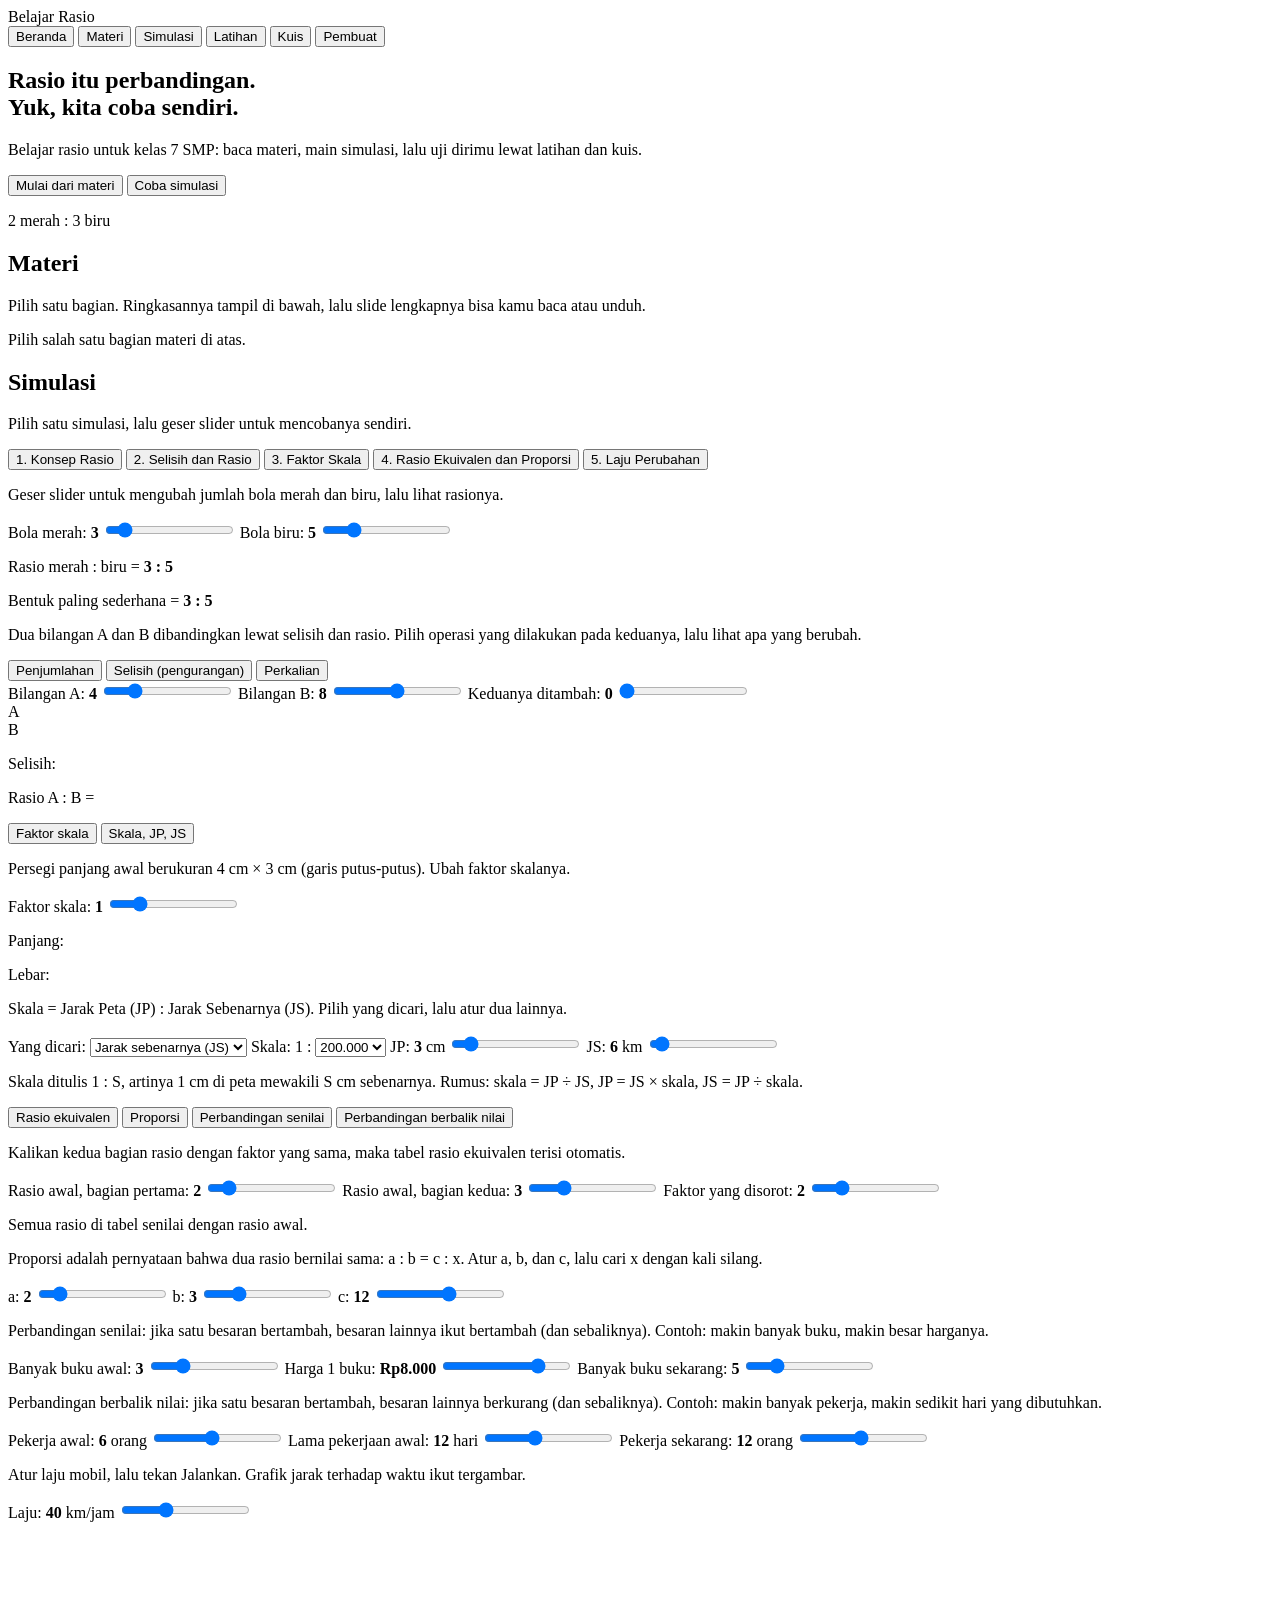
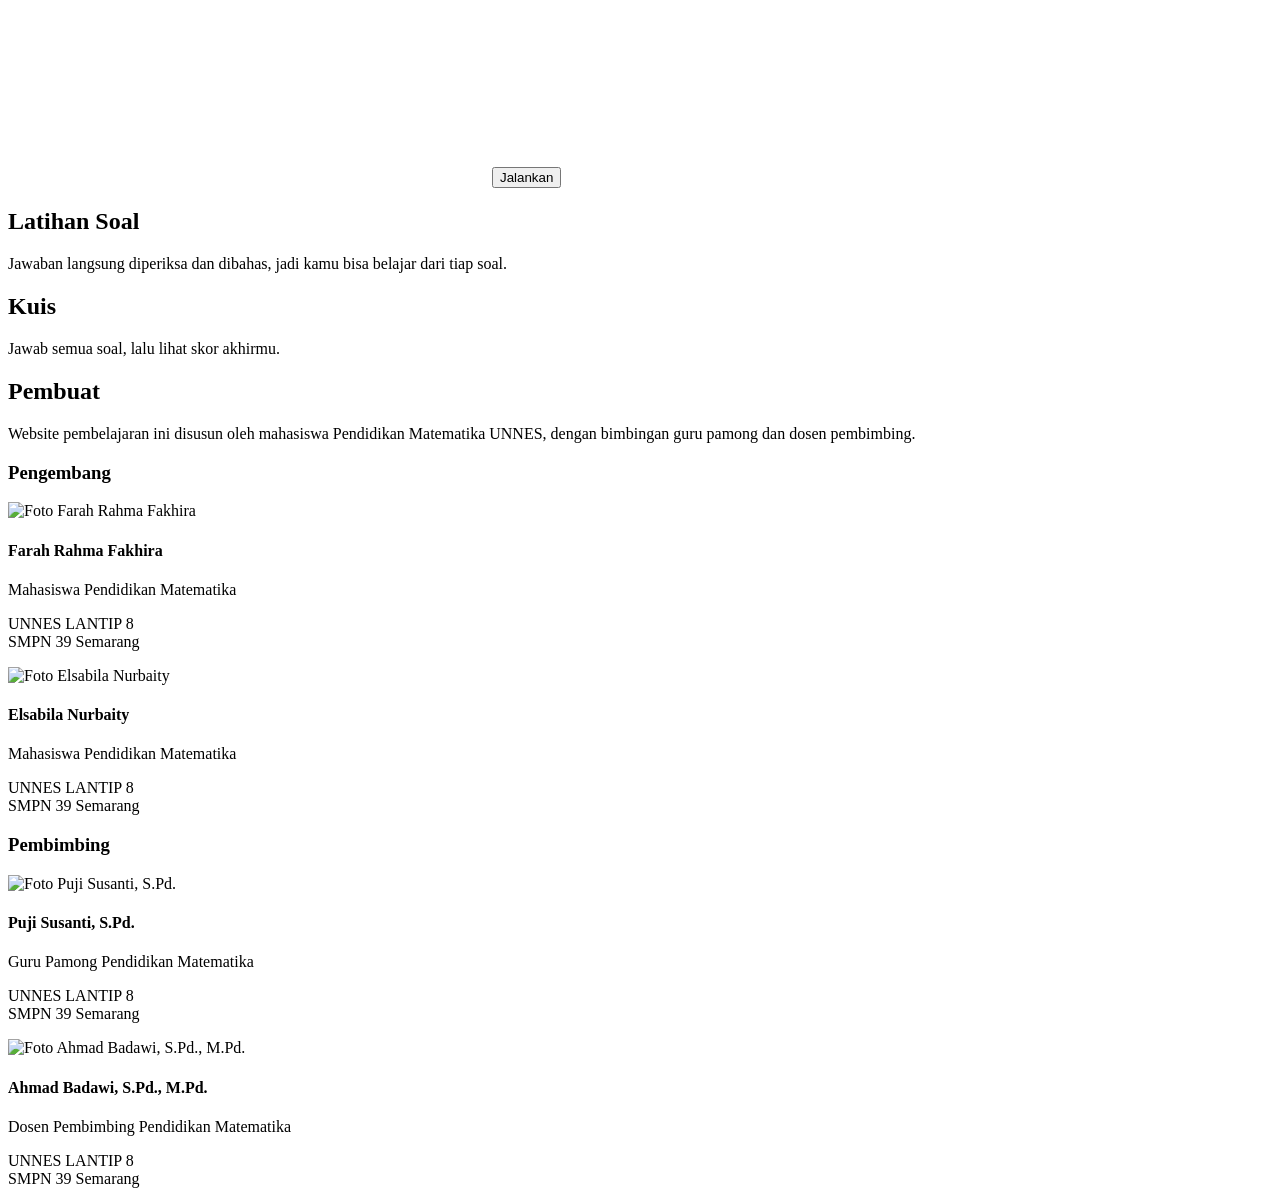
==== index.html @ 36ad3dfc "Rename index (6).html to index.html" ====
<!DOCTYPE html>
<html lang="id">
<head>
<meta charset="UTF-8">
<meta name="viewport" content="width=device-width, initial-scale=1.0">
<title>Belajar Rasio - SMP Kelas 7</title>
<link rel="stylesheet" href="style.css">
</head>
<body>

<nav class="nav">
  <div class="brand"><span class="dot r"></span><span class="dot b"></span> Belajar Rasio</div>
  <div class="links">
    <button data-page="home">Beranda</button>
    <button data-page="materi">Materi</button>
    <button data-page="simulasi">Simulasi</button>
    <button data-page="latihan">Latihan</button>
    <button data-page="kuis">Kuis</button>
    <button data-page="pembuat">Pembuat</button>
  </div>
</nav>

<main>

<section id="home" class="page active">
  <h1>Rasio itu perbandingan.<br>Yuk, kita coba sendiri.</h1>
  <p class="lead">Belajar rasio untuk kelas 7 SMP: baca materi, main simulasi, lalu uji dirimu lewat latihan dan kuis.</p>
  <div class="row">
    <button class="btn" data-page="materi">Mulai dari materi</button>
    <button class="btn ghost" data-page="simulasi">Coba simulasi</button>
  </div>
  <div class="demo">
    <span class="dot r big"></span><span class="dot r big"></span>
    <span class="dot b big"></span><span class="dot b big"></span><span class="dot b big"></span>
    <p>2 merah : 3 biru</p>
  </div>
</section>

<section id="materi" class="page">
  <h2>Materi</h2>
  <p class="lead">Pilih satu bagian. Ringkasannya tampil di bawah, lalu slide lengkapnya bisa kamu baca atau unduh.</p>
  <div id="materi-menu" class="menu"></div>
  <div id="materi-isi" class="card"><p>Pilih salah satu bagian materi di atas.</p></div>
</section>

<section id="simulasi" class="page">
  <h2>Simulasi</h2>
  <p class="lead">Pilih satu simulasi, lalu geser slider untuk mencobanya sendiri.</p>

  <div class="menu sim-menu">
    <button data-sim="1" class="on">1. Konsep Rasio</button>
    <button data-sim="2">2. Selisih dan Rasio</button>
    <button data-sim="3">3. Faktor Skala</button>
    <button data-sim="4">4. Rasio Ekuivalen dan Proporsi</button>
    <button data-sim="5">5. Laju Perubahan</button>
  </div>

  <div class="card">

    <div id="sim-1" class="sim active">
      <p>Geser slider untuk mengubah jumlah bola merah dan biru, lalu lihat rasionya.</p>
      <label>Bola merah: <b id="n-r">3</b>
        <input type="range" id="s-r" min="1" max="20" value="3"></label>
      <label>Bola biru: <b id="n-b">5</b>
        <input type="range" id="s-b" min="1" max="20" value="5"></label>
      <div id="bola" class="bola" aria-live="polite"></div>
      <p class="hasil">Rasio merah : biru = <b id="r-asli">3 : 5</b></p>
      <p class="hasil">Bentuk paling sederhana = <b id="r-sederhana">3 : 5</b></p>
      <p id="r-catatan" class="catatan"></p>
    </div>

    <div id="sim-2" class="sim">
      <p>Dua bilangan A dan B dibandingkan lewat selisih dan rasio. Pilih operasi yang dilakukan pada keduanya, lalu lihat apa yang berubah.</p>
      <div class="subtabs" id="mode2">
        <button data-m="tambah" class="on">Penjumlahan</button>
        <button data-m="kurang">Selisih (pengurangan)</button>
        <button data-m="kali">Perkalian</button>
      </div>
      <label>Bilangan A: <b id="a2">4</b>
        <input type="range" id="s2a" min="1" max="15" value="4"></label>
      <label>Bilangan B: <b id="b2">8</b>
        <input type="range" id="s2b" min="1" max="15" value="8"></label>
      <label><span id="lab2">Keduanya ditambah</span>: <b id="t2">0</b>
        <input type="range" id="s2t" min="0" max="20" value="0"></label>
      <div class="batang"><span>A</span><div class="jalur"><div class="bar r" id="bar2a"></div></div><b id="v2a"></b></div>
      <div class="batang"><span>B</span><div class="jalur"><div class="bar b" id="bar2b"></div></div><b id="v2b"></b></div>
      <p class="hasil">Selisih: <b id="sel2"></b></p>
      <p class="hasil">Rasio A : B = <b id="ras2"></b></p>
      <p id="cat2" class="catatan"></p>
    </div>

    <div id="sim-3" class="sim">
      <div class="subtabs">
        <button data-sub="s3-faktor" class="on">Faktor skala</button>
        <button data-sub="s3-peta">Skala, JP, JS</button>
      </div>

      <div id="s3-faktor" class="sub active">
        <p>Persegi panjang awal berukuran 4 cm × 3 cm (garis putus-putus). Ubah faktor skalanya.</p>
        <label>Faktor skala: <b id="k3">1</b>
          <input type="range" id="s3" min="0.5" max="3" step="0.5" value="1"></label>
        <div class="kanvas"><div class="rect asli"></div><div class="rect" id="rect3"></div></div>
        <p class="hasil">Panjang: <b id="p3"></b></p>
        <p class="hasil">Lebar: <b id="l3"></b></p>
        <p id="c3" class="catatan"></p>
      </div>

      <div id="s3-peta" class="sub">
        <p>Skala = Jarak Peta (JP) : Jarak Sebenarnya (JS). Pilih yang dicari, lalu atur dua lainnya.</p>
        <label>Yang dicari:
          <select id="cari3">
            <option value="js">Jarak sebenarnya (JS)</option>
            <option value="jp">Jarak peta (JP)</option>
            <option value="skala">Skala</option>
          </select></label>
        <label>Skala: 1 :
          <select id="skala3">
            <option value="1000">1.000</option>
            <option value="10000">10.000</option>
            <option value="100000">100.000</option>
            <option value="200000" selected>200.000</option>
            <option value="500000">500.000</option>
          </select></label>
        <label>JP: <b id="vjp3">3</b> cm
          <input type="range" id="jp3" min="1" max="20" value="3"></label>
        <label>JS: <b id="vjs3">6</b> km
          <input type="range" id="js3" min="1" max="100" value="6"></label>
        <p class="hasil" id="hasil3"></p>
        <p class="catatan">Skala ditulis 1 : S, artinya 1 cm di peta mewakili S cm sebenarnya. Rumus: skala = JP ÷ JS, JP = JS × skala, JS = JP ÷ skala.</p>
      </div>
    </div>

    <div id="sim-4" class="sim">
      <div class="subtabs">
        <button data-sub="s4-eku" class="on">Rasio ekuivalen</button>
        <button data-sub="s4-proporsi">Proporsi</button>
        <button data-sub="s4-senilai">Perbandingan senilai</button>
        <button data-sub="s4-balik">Perbandingan berbalik nilai</button>
      </div>

      <div id="s4-eku" class="sub active">
        <p>Kalikan kedua bagian rasio dengan faktor yang sama, maka tabel rasio ekuivalen terisi otomatis.</p>
        <label>Rasio awal, bagian pertama: <b id="a4">2</b>
          <input type="range" id="s4a" min="1" max="9" value="2"></label>
        <label>Rasio awal, bagian kedua: <b id="b4">3</b>
          <input type="range" id="s4b" min="1" max="9" value="3"></label>
        <label>Faktor yang disorot: <b id="k4">2</b>
          <input type="range" id="s4k" min="1" max="6" value="2"></label>
        <table class="tabel" id="tabel4"></table>
        <p class="hasil" id="prop4"></p>
        <p class="catatan">Semua rasio di tabel senilai dengan rasio awal.</p>
      </div>

      <div id="s4-proporsi" class="sub">
        <p>Proporsi adalah pernyataan bahwa dua rasio bernilai sama: a : b = c : x. Atur a, b, dan c, lalu cari x dengan kali silang.</p>
        <label>a: <b id="pav">2</b>
          <input type="range" id="pa" min="1" max="9" value="2"></label>
        <label>b: <b id="pbv">3</b>
          <input type="range" id="pb" min="1" max="9" value="3"></label>
        <label>c: <b id="pcv">12</b>
          <input type="range" id="pc" min="1" max="20" value="12"></label>
        <p class="hasil" id="pr1"></p>
        <p class="hasil" id="pr2"></p>
        <p class="hasil" id="pr3"></p>
        <p class="catatan" id="cpr"></p>
      </div>

      <div id="s4-senilai" class="sub">
        <p>Perbandingan senilai: jika satu besaran bertambah, besaran lainnya ikut bertambah (dan sebaliknya). Contoh: makin banyak buku, makin besar harganya.</p>
        <label>Banyak buku awal: <b id="q1sv">3</b>
          <input type="range" id="q1s" min="1" max="10" value="3"></label>
        <label>Harga 1 buku: <b id="usv">Rp8.000</b>
          <input type="range" id="us" min="1" max="10" value="8"></label>
        <label>Banyak buku sekarang: <b id="q2sv">5</b>
          <input type="range" id="q2s" min="1" max="20" value="5"></label>
        <p class="hasil" id="rs1"></p>
        <p class="hasil" id="rs2"></p>
        <p class="hasil" id="rs3"></p>
        <p class="hasil" id="rs4"></p>
        <p class="catatan" id="cs"></p>
      </div>

      <div id="s4-balik" class="sub">
        <p>Perbandingan berbalik nilai: jika satu besaran bertambah, besaran lainnya berkurang (dan sebaliknya). Contoh: makin banyak pekerja, makin sedikit hari yang dibutuhkan.</p>
        <label>Pekerja awal: <b id="p1bv">6</b> orang
          <input type="range" id="p1b" min="1" max="12" value="6"></label>
        <label>Lama pekerjaan awal: <b id="h1bv">12</b> hari
          <input type="range" id="h1b" min="1" max="30" value="12"></label>
        <label>Pekerja sekarang: <b id="p2bv">12</b> orang
          <input type="range" id="p2b" min="1" max="24" value="12"></label>
        <p class="hasil" id="rb1"></p>
        <p class="hasil" id="rb2"></p>
        <p class="hasil" id="rb3"></p>
        <p class="catatan" id="cb"></p>
      </div>
    </div>

    <div id="sim-5" class="sim">
      <p>Atur laju mobil, lalu tekan Jalankan. Grafik jarak terhadap waktu ikut tergambar.</p>
      <label>Laju: <b id="v5">40</b> km/jam
        <input type="range" id="s5" min="10" max="100" step="10" value="40"></label>
      <div class="jalan"><div class="mobil" id="mobil5"></div></div>
      <canvas id="grafik5" width="480" height="260" aria-label="Grafik jarak terhadap waktu"></canvas>
      <button class="btn" id="go5">Jalankan</button>
      <p class="hasil" id="info5"></p>
    </div>

  </div>
</section>

<section id="latihan" class="page">
  <h2>Latihan Soal</h2>
  <p class="lead">Jawaban langsung diperiksa dan dibahas, jadi kamu bisa belajar dari tiap soal.</p>
  <div id="latihan-box" class="card"></div>
</section>

<section id="kuis" class="page">
  <h2>Kuis</h2>
  <p class="lead">Jawab semua soal, lalu lihat skor akhirmu.</p>
  <div id="kuis-box" class="card"></div>
</section>

<section id="pembuat" class="page">
  <h2>Pembuat</h2>
  <p class="lead">Website pembelajaran ini disusun oleh mahasiswa Pendidikan Matematika UNNES, dengan bimbingan guru pamong dan dosen pembimbing.</p>

  <h3 class="grup">Pengembang</h3>
  <div class="creator-grid">
    <article class="creator">
      <img src="creator1.png" alt="Foto Farah Rahma Fakhira" loading="lazy">
      <h4>Farah Rahma Fakhira</h4>
      <p>Mahasiswa Pendidikan Matematika</p>
      <p class="inst">UNNES LANTIP 8<br>SMPN 39 Semarang</p>
    </article>
    <article class="creator">
      <img src="creator2.png" alt="Foto Elsabila Nurbaity" loading="lazy">
      <h4>Elsabila Nurbaity</h4>
      <p>Mahasiswa Pendidikan Matematika</p>
      <p class="inst">UNNES LANTIP 8<br>SMPN 39 Semarang</p>
    </article>
  </div>

  <h3 class="grup">Pembimbing</h3>
  <div class="creator-grid">
    <article class="creator">
      <img src="gumong.png" alt="Foto Puji Susanti, S.Pd." loading="lazy">
      <h4>Puji Susanti, S.Pd.</h4>
      <p>Guru Pamong Pendidikan Matematika</p>
      <p class="inst">UNNES LANTIP 8<br>SMPN 39 Semarang</p>
    </article>
    <article class="creator">
      <img src="dosenpembimbing.png" alt="Foto Ahmad Badawi, S.Pd., M.Pd." loading="lazy">
      <h4>Ahmad Badawi, S.Pd., M.Pd.</h4>
      <p>Dosen Pembimbing Pendidikan Matematika</p>
      <p class="inst">UNNES LANTIP 8<br>SMPN 39 Semarang</p>
    </article>
  </div>
</section>

</main>

<script src="script.js"></script>
</body>
</html>
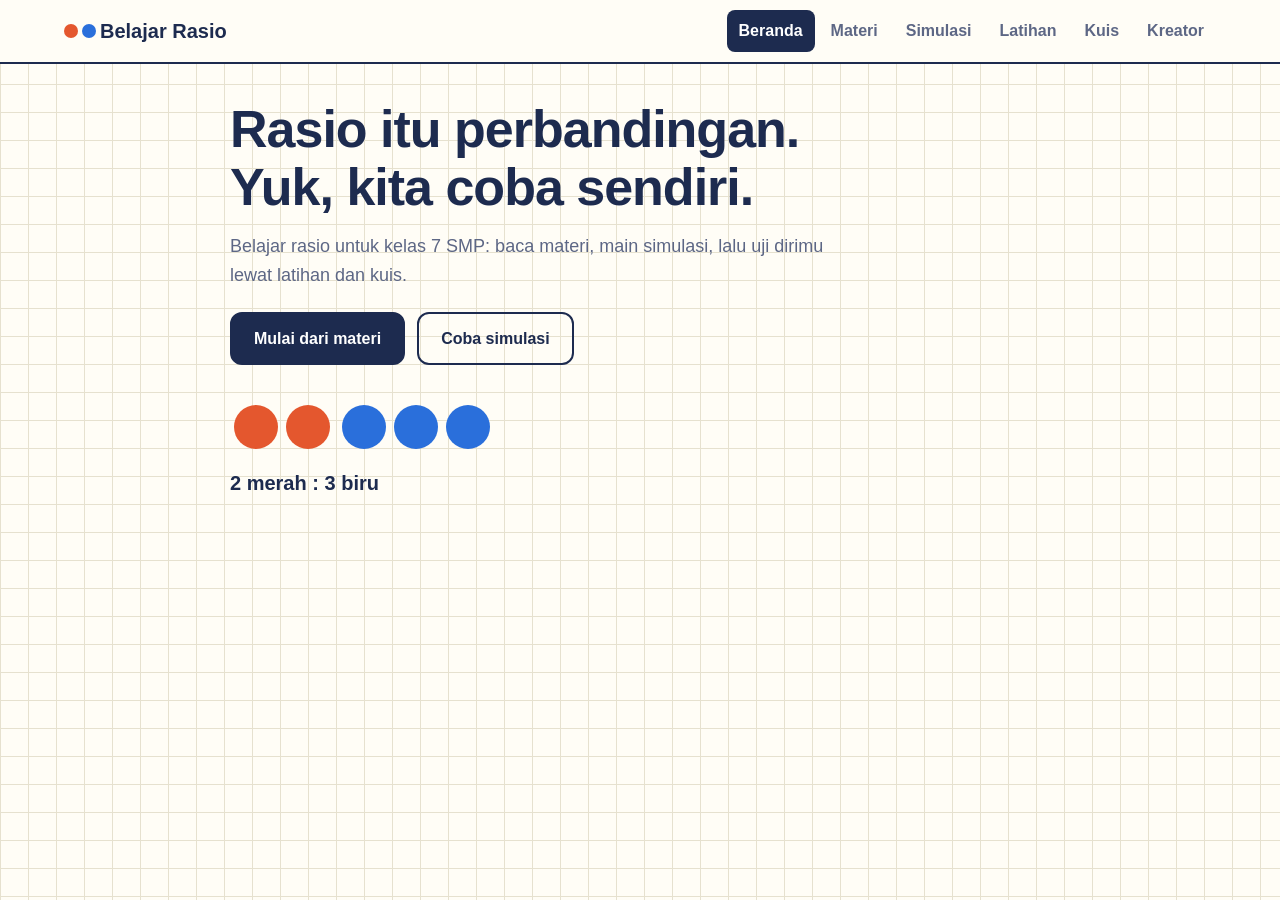
==== commit 5e128192: "Update index.html" ====
--- a/index.html
+++ b/index.html
@@ -16,7 +16,7 @@
     <button data-page="simulasi">Simulasi</button>
     <button data-page="latihan">Latihan</button>
     <button data-page="kuis">Kuis</button>
-    <button data-page="pembuat">Pembuat</button>
+    <button data-page="pembuat">Kreator</button>
   </div>
 </nav>
 
@@ -221,7 +221,7 @@
 </section>
 
 <section id="pembuat" class="page">
-  <h2>Pembuat</h2>
+  <h2>Kreator</h2>
   <p class="lead">Website pembelajaran ini disusun oleh mahasiswa Pendidikan Matematika UNNES, dengan bimbingan guru pamong dan dosen pembimbing.</p>
 
   <h3 class="grup">Pengembang</h3>
--- a/style.css
+++ b/style.css
@@ -0,0 +1,207 @@
+* { box-sizing: border-box; margin: 0; padding: 0; }
+
+:root {
+  --ink: #1d2b4f;
+  --muted: #5d6785;
+  --paper: #fffdf6;
+  --line: #e6e1cf;
+  --red: #e4572e;
+  --blue: #2a6fdb;
+  --ok: #2e9e5b;
+  --bad: #d64545;
+}
+
+body {
+  font-family: "Trebuchet MS", "Segoe UI", sans-serif;
+  color: var(--ink);
+  background-color: var(--paper);
+  background-image:
+    linear-gradient(var(--line) 1px, transparent 1px),
+    linear-gradient(90deg, var(--line) 1px, transparent 1px);
+  background-size: 28px 28px;
+  min-height: 100vh;
+  line-height: 1.6;
+}
+
+button { font: inherit; cursor: pointer; }
+button:focus-visible, input:focus-visible { outline: 3px solid var(--blue); outline-offset: 2px; }
+
+/* Navbar */
+.nav {
+  position: sticky; top: 0; z-index: 10;
+  display: flex; align-items: center; justify-content: space-between;
+  flex-wrap: wrap; gap: 8px;
+  padding: 10px 5%;
+  background: var(--paper);
+  border-bottom: 2px solid var(--ink);
+}
+.brand { font-weight: 800; font-size: 20px; display: flex; align-items: center; gap: 4px; }
+.links { display: flex; gap: 4px; flex-wrap: wrap; }
+.links button {
+  border: none; background: none; padding: 8px 12px; border-radius: 8px;
+  font-weight: 700; color: var(--muted);
+}
+.links button:hover { background: #eef2fb; color: var(--ink); }
+.links button.on { background: var(--ink); color: #fff; }
+
+/* Titik rasio */
+.dot { display: inline-block; width: 14px; height: 14px; border-radius: 50%; }
+.dot.r { background: var(--red); }
+.dot.b { background: var(--blue); }
+.dot.big { width: 44px; height: 44px; margin: 0 4px; }
+
+/* Halaman */
+main { max-width: 860px; margin: 0 auto; padding: 36px 20px 60px; }
+.page { display: none; }
+.page.active { display: block; }
+
+h1 { font-size: clamp(32px, 6vw, 52px); line-height: 1.12; letter-spacing: -1px; margin-bottom: 16px; }
+h2 { font-size: 32px; margin-bottom: 8px; }
+.lead { color: var(--muted); font-size: 18px; max-width: 60ch; margin-bottom: 22px; }
+.row { display: flex; gap: 12px; flex-wrap: wrap; }
+
+.btn {
+  border: 2px solid var(--ink); background: var(--ink); color: #fff;
+  padding: 12px 22px; border-radius: 12px; font-weight: 800;
+}
+.btn.ghost { background: transparent; color: var(--ink); }
+.btn:hover { transform: translateY(-2px); }
+
+.demo { margin-top: 40px; }
+.demo p { margin-top: 10px; font-weight: 800; font-size: 20px; }
+
+.card {
+  background: #fff; border: 2px solid var(--ink); border-radius: 16px;
+  padding: 24px; box-shadow: 6px 6px 0 var(--ink);
+}
+
+/* Materi */
+.menu { display: grid; grid-template-columns: repeat(auto-fit, minmax(150px, 1fr)); gap: 10px; margin-bottom: 22px; }
+.menu button {
+  background: #fff; border: 2px solid var(--ink); border-radius: 12px;
+  padding: 12px; text-align: left; font-weight: 700;
+}
+.menu button.on { background: var(--ink); color: #fff; }
+#materi-isi h3 { font-size: 24px; margin-bottom: 8px; }
+#materi-isi .contoh { background: #f4f7ff; border-left: 5px solid var(--blue); padding: 12px 16px; margin: 14px 0; border-radius: 6px; }
+#materi-isi .versi { display: flex; gap: 8px; margin-top: 16px; }
+#materi-isi .versi button {
+  border: 2px solid var(--ink); background: #fff; color: var(--ink);
+  padding: 8px 16px; border-radius: 999px; font-weight: 700;
+}
+#materi-isi .versi button.on { background: var(--ink); color: #fff; }
+#materi-isi iframe { width: 100%; height: 480px; border: 2px solid var(--line); border-radius: 10px; margin-top: 12px; }
+#materi-isi .unduh { display: inline-block; margin-top: 10px; color: var(--blue); font-weight: 700; }
+
+/* Simulasi */
+label { display: block; font-weight: 700; margin-bottom: 14px; }
+input[type=range] { width: 100%; margin-top: 6px; }
+#s-r { accent-color: var(--red); }
+#s-b { accent-color: var(--blue); }
+.bola { display: flex; flex-wrap: wrap; gap: 6px; margin: 18px 0; min-height: 40px; }
+.hasil { font-size: 20px; }
+.catatan { margin-top: 10px; color: var(--muted); }
+
+/* Soal */
+.soal-atas { display: flex; justify-content: space-between; color: var(--muted); font-weight: 700; margin-bottom: 8px; }
+.tanya { font-size: 21px; font-weight: 700; margin-bottom: 16px; }
+.opsi { display: grid; gap: 10px; }
+.opsi button {
+  text-align: left; padding: 14px; border: 2px solid var(--line); background: #fff;
+  border-radius: 12px; font-weight: 700;
+}
+.opsi button:hover:not(:disabled) { border-color: var(--ink); }
+.opsi button.benar { background: #ddf3e5; border-color: var(--ok); }
+.opsi button.salah { background: #fde2e2; border-color: var(--bad); }
+.bahas { margin-top: 14px; padding: 12px 14px; background: #f4f7ff; border-radius: 8px; }
+.skor { font-size: 52px; font-weight: 800; margin: 10px 0; }
+.card .btn { margin-top: 16px; }
+
+/* Simulasi (5 buah) */
+.sim { display: none; }
+.sim.active { display: block; }
+.sim > p:first-child { margin-bottom: 14px; color: var(--muted); }
+
+.batang { display: flex; align-items: center; gap: 10px; margin: 8px 0; }
+.batang span { width: 18px; font-weight: 800; }
+.batang .jalur { flex: 1; height: 30px; background: #f1efe4; border-radius: 8px; overflow: hidden; }
+.batang b { width: 32px; text-align: right; }
+.bar { height: 100%; border-radius: 8px; transition: width .2s; }
+.bar.r { background: var(--red); }
+.bar.b { background: var(--blue); }
+
+.kanvas { position: relative; height: 280px; overflow: auto; margin: 14px 0; }
+.rect {
+  position: absolute; left: 0; top: 0;
+  background: rgba(42, 111, 219, .22); border: 3px solid var(--blue); border-radius: 4px;
+  transition: width .2s, height .2s;
+}
+.rect.asli { width: 120px; height: 90px; background: none; border: 2px dashed var(--muted); }
+
+.tabel { border-collapse: collapse; width: 100%; margin: 14px 0; }
+.tabel th, .tabel td { border: 2px solid var(--line); padding: 8px 10px; text-align: center; }
+.tabel th { background: #f4f7ff; }
+.tabel tr.pilih td { background: #fff3d6; font-weight: 800; }
+
+.jalan { position: relative; height: 44px; margin: 14px 0; background: #e7e9ef; border-radius: 8px; border-bottom: 4px solid var(--ink); }
+.mobil { position: absolute; bottom: 6px; left: 0; width: 44px; height: 24px; background: var(--red); border-radius: 8px 8px 4px 4px; }
+.mobil::before, .mobil::after { content: ""; position: absolute; bottom: -6px; width: 12px; height: 12px; background: var(--ink); border-radius: 50%; }
+.mobil::before { left: 6px; }
+.mobil::after { right: 6px; }
+
+#grafik5 { display: block; width: 100%; max-width: 480px; height: auto; margin: 10px 0; }
+
+.subtabs { display: flex; gap: 8px; flex-wrap: wrap; margin-bottom: 16px; }
+.subtabs button {
+  border: 2px solid var(--ink); background: #fff; color: var(--ink);
+  padding: 8px 16px; border-radius: 999px; font-weight: 700;
+}
+.subtabs button.on { background: var(--ink); color: #fff; }
+.sub { display: none; }
+.sub.active { display: block; }
+.sub > p:first-child { margin-bottom: 14px; color: var(--muted); }
+select {
+  font: inherit; font-weight: 700; padding: 6px 10px; margin-left: 6px;
+  border: 2px solid var(--ink); border-radius: 8px; background: #fff; color: var(--ink);
+}
+input[type=range]:disabled { opacity: .35; }
+
+@media (max-width: 600px) {
+  .nav { justify-content: center; }
+  .card { padding: 18px; box-shadow: 4px 4px 0 var(--ink); }
+  #materi-isi iframe { height: 340px; }
+}
+
+@media (prefers-reduced-motion: reduce) {
+  .btn:hover { transform: none; }
+}
+
+/* Latihan per sub-bab */
+#latihan-box h3 { font-size: 24px; margin-bottom: 8px; }
+.level-pilih { display: grid; grid-template-columns: repeat(auto-fit, minmax(200px, 1fr)); gap: 12px; margin: 16px 0; }
+.level-pilih button {
+  background: #fff; border: 2px solid var(--ink); border-radius: 12px;
+  padding: 14px; text-align: left; font-weight: 800; font-size: 18px; color: var(--ink);
+}
+.level-pilih button:hover { background: #f4f7ff; }
+.level-pilih small { display: block; color: var(--muted); font-weight: 600; font-size: 14px; }
+
+
+/* Pembuat */
+#pembuat .grup { font-size: 22px; margin: 28px 0 14px; }
+.creator-grid { display: grid; grid-template-columns: repeat(auto-fit, minmax(240px, 1fr)); gap: 20px; }
+.creator {
+  background: #fff; border: 2px solid var(--ink); border-radius: 16px;
+  padding: 16px; box-shadow: 6px 6px 0 var(--ink); text-align: center;
+}
+.creator img {
+  width: 100%; aspect-ratio: 1 / 1; object-fit: cover; object-position: top center;
+  border-radius: 12px; border: 2px solid var(--line); background: var(--paper);
+}
+.creator h4 { font-size: 19px; margin: 14px 0 4px; line-height: 1.3; }
+.creator p { color: var(--muted); font-weight: 700; font-size: 15px; }
+.creator .inst { margin-top: 8px; font-weight: 600; font-size: 14px; }
+
+@media (max-width: 600px) {
+  .creator { box-shadow: 4px 4px 0 var(--ink); }
+}
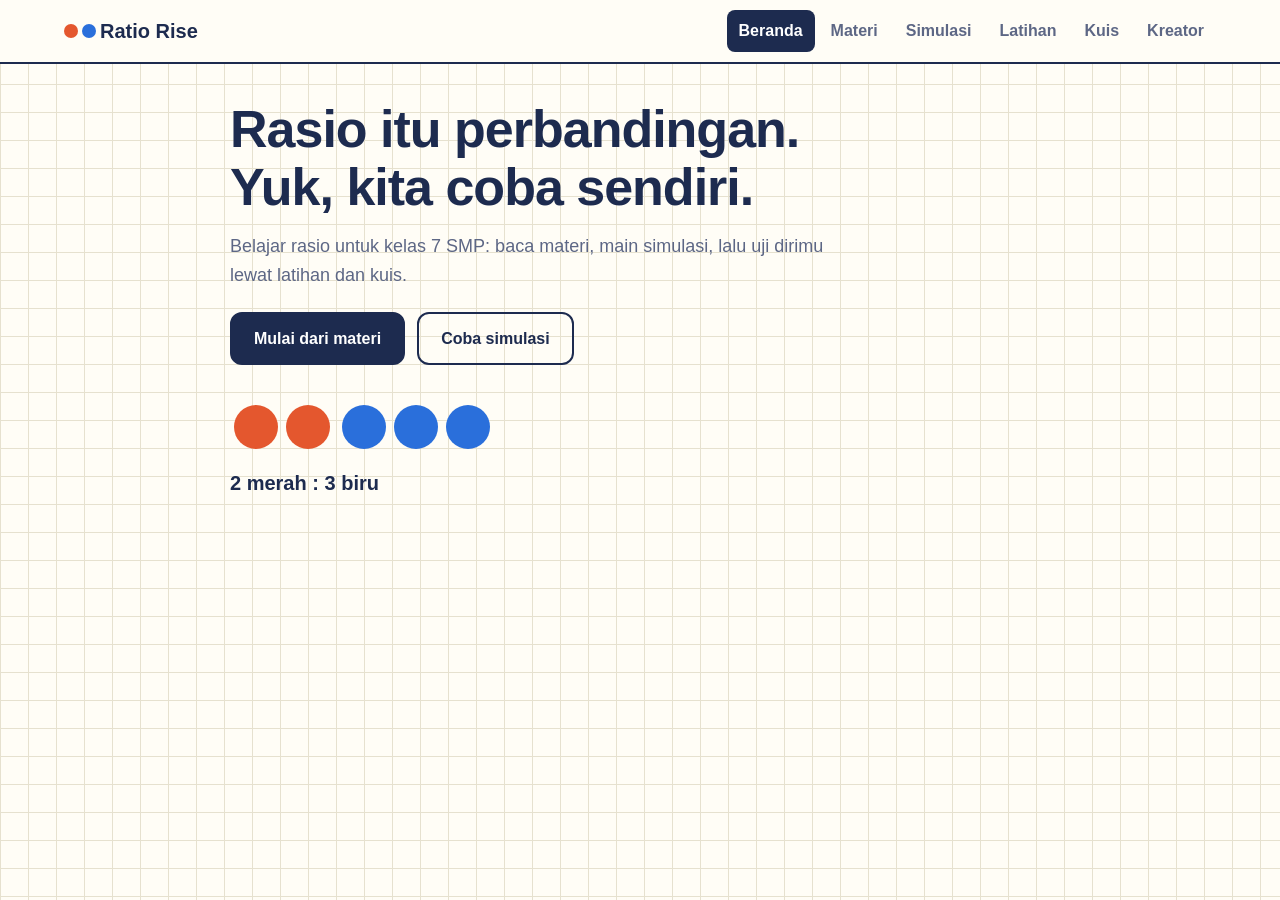
==== commit cf27407c: "Update index.html" ====
--- a/index.html
+++ b/index.html
@@ -3,13 +3,13 @@
 <head>
 <meta charset="UTF-8">
 <meta name="viewport" content="width=device-width, initial-scale=1.0">
-<title>Belajar Rasio - SMP Kelas 7</title>
+<title>Ratio Rise - SMP Kelas 7</title>
 <link rel="stylesheet" href="style.css">
 </head>
 <body>
 
 <nav class="nav">
-  <div class="brand"><span class="dot r"></span><span class="dot b"></span> Belajar Rasio</div>
+  <div class="brand"><span class="dot r"></span><span class="dot b"></span> Ratio Rise</div>
   <div class="links">
     <button data-page="home">Beranda</button>
     <button data-page="materi">Materi</button>
@@ -230,13 +230,13 @@
       <img src="creator1.png" alt="Foto Farah Rahma Fakhira" loading="lazy">
       <h4>Farah Rahma Fakhira</h4>
       <p>Mahasiswa Pendidikan Matematika</p>
-      <p class="inst">UNNES LANTIP 8<br>SMPN 39 Semarang</p>
+      <p class="inst">UNNES LANTIP 8<br>SMP Negeri 39 Semarang</p>
     </article>
     <article class="creator">
       <img src="creator2.png" alt="Foto Elsabila Nurbaity" loading="lazy">
       <h4>Elsabila Nurbaity</h4>
       <p>Mahasiswa Pendidikan Matematika</p>
-      <p class="inst">UNNES LANTIP 8<br>SMPN 39 Semarang</p>
+      <p class="inst">UNNES LANTIP 8<br>SMP Negeri 39 Semarang</p>
     </article>
   </div>
 
@@ -246,13 +246,13 @@
       <img src="gumong.png" alt="Foto Puji Susanti, S.Pd." loading="lazy">
       <h4>Puji Susanti, S.Pd.</h4>
       <p>Guru Pamong Pendidikan Matematika</p>
-      <p class="inst">UNNES LANTIP 8<br>SMPN 39 Semarang</p>
+      <p class="inst">UNNES LANTIP 8<br>SMP Negeri 39 Semarang</p>
     </article>
     <article class="creator">
       <img src="dosenpembimbing.png" alt="Foto Ahmad Badawi, S.Pd., M.Pd." loading="lazy">
       <h4>Ahmad Badawi, S.Pd., M.Pd.</h4>
       <p>Dosen Pembimbing Pendidikan Matematika</p>
-      <p class="inst">UNNES LANTIP 8<br>SMPN 39 Semarang</p>
+      <p class="inst">UNNES LANTIP 8<br>SMP Negeri 39 Semarang</p>
     </article>
   </div>
 </section>
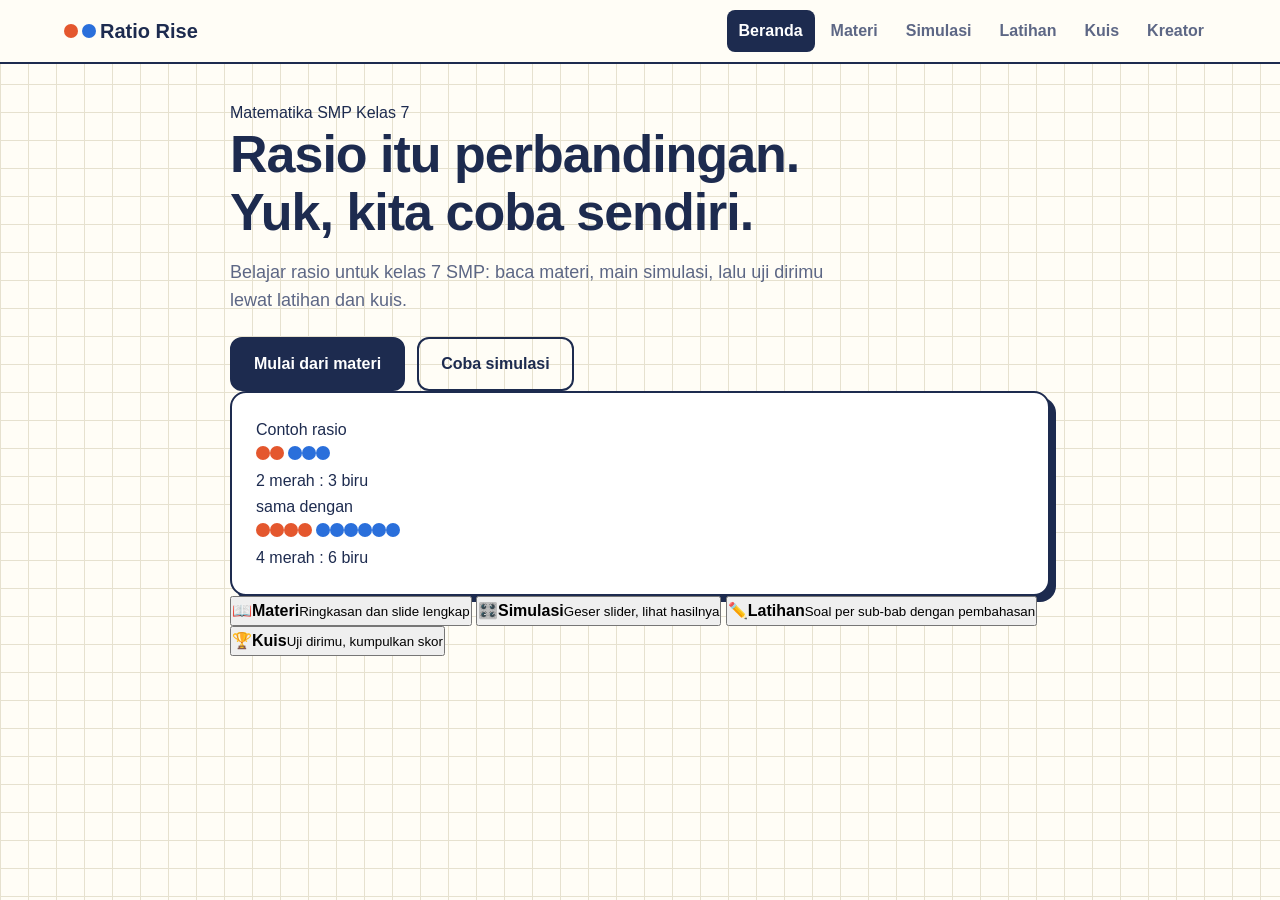
==== commit 883594b2: "Rename index (6).html to index.html" ====
--- a/index.html
+++ b/index.html
@@ -23,16 +23,38 @@
 <main>
 
 <section id="home" class="page active">
-  <h1>Rasio itu perbandingan.<br>Yuk, kita coba sendiri.</h1>
-  <p class="lead">Belajar rasio untuk kelas 7 SMP: baca materi, main simulasi, lalu uji dirimu lewat latihan dan kuis.</p>
-  <div class="row">
-    <button class="btn" data-page="materi">Mulai dari materi</button>
-    <button class="btn ghost" data-page="simulasi">Coba simulasi</button>
-  </div>
-  <div class="demo">
-    <span class="dot r big"></span><span class="dot r big"></span>
-    <span class="dot b big"></span><span class="dot b big"></span><span class="dot b big"></span>
-    <p>2 merah : 3 biru</p>
+  <div class="hero">
+    <div class="hero-teks">
+      <span class="chip">Matematika SMP Kelas 7</span>
+      <h1>Rasio itu perbandingan.<br>Yuk, <span class="sorot">kita coba sendiri.</span></h1>
+      <p class="lead">Belajar rasio untuk kelas 7 SMP: baca materi, main simulasi, lalu uji dirimu lewat latihan dan kuis.</p>
+      <div class="row">
+        <button class="btn" data-page="materi">Mulai dari materi</button>
+        <button class="btn ghost" data-page="simulasi">Coba simulasi</button>
+      </div>
+    </div>
+
+    <div class="hero-demo card" aria-label="Contoh rasio 2 banding 3 sama dengan 4 banding 6">
+      <p class="demo-judul">Contoh rasio</p>
+      <div class="titik-baris">
+        <span class="dot r mid"></span><span class="dot r mid"></span>
+        <span class="dot b mid"></span><span class="dot b mid"></span><span class="dot b mid"></span>
+      </div>
+      <p class="demo-rasio">2 merah : 3 biru</p>
+      <p class="demo-sama">sama dengan</p>
+      <div class="titik-baris baris2">
+        <span class="dot r mid"></span><span class="dot r mid"></span><span class="dot r mid"></span><span class="dot r mid"></span>
+        <span class="dot b mid"></span><span class="dot b mid"></span><span class="dot b mid"></span><span class="dot b mid"></span><span class="dot b mid"></span><span class="dot b mid"></span>
+      </div>
+      <p class="demo-rasio">4 merah : 6 biru</p>
+    </div>
+  </div>
+
+  <div class="fitur-grid">
+    <button class="fitur" data-page="materi"><span class="ikon">📖</span><b>Materi</b><small>Ringkasan dan slide lengkap</small></button>
+    <button class="fitur" data-page="simulasi"><span class="ikon">🎛️</span><b>Simulasi</b><small>Geser slider, lihat hasilnya</small></button>
+    <button class="fitur" data-page="latihan"><span class="ikon">✏️</span><b>Latihan</b><small>Soal per sub-bab dengan pembahasan</small></button>
+    <button class="fitur" data-page="kuis"><span class="ikon">🏆</span><b>Kuis</b><small>Uji dirimu, kumpulkan skor</small></button>
   </div>
 </section>
 
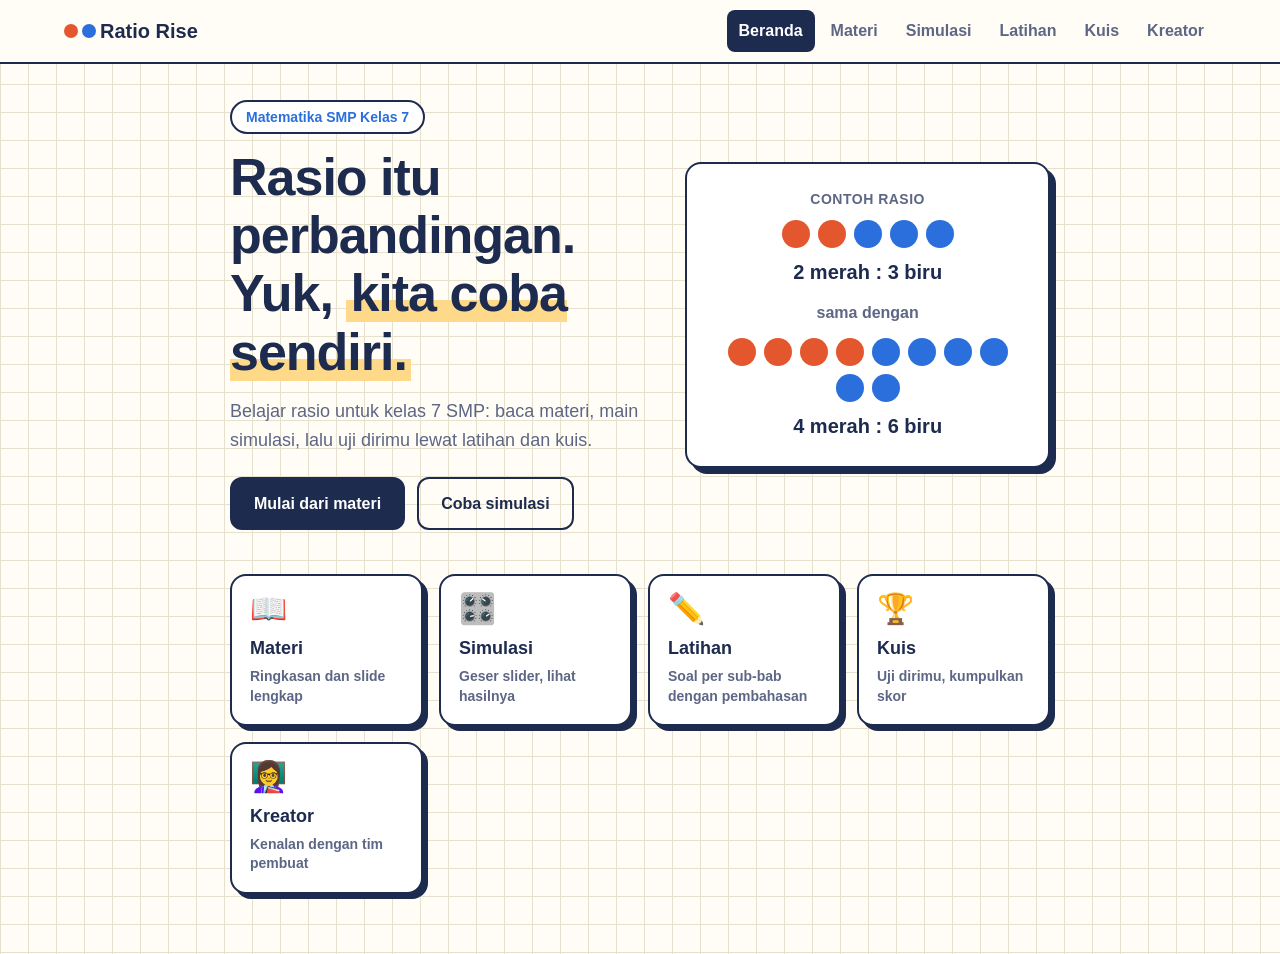
==== commit c5478571: "Rename index (7).html to index.html" ====
--- a/index.html
+++ b/index.html
@@ -55,6 +55,7 @@
     <button class="fitur" data-page="simulasi"><span class="ikon">🎛️</span><b>Simulasi</b><small>Geser slider, lihat hasilnya</small></button>
     <button class="fitur" data-page="latihan"><span class="ikon">✏️</span><b>Latihan</b><small>Soal per sub-bab dengan pembahasan</small></button>
     <button class="fitur" data-page="kuis"><span class="ikon">🏆</span><b>Kuis</b><small>Uji dirimu, kumpulkan skor</small></button>
+    <button class="fitur" data-page="pembuat"><span class="ikon">👩‍🏫</span><b>Kreator</b><small>Kenalan dengan tim pembuat</small></button>
   </div>
 </section>
 
--- a/style.css
+++ b/style.css
@@ -205,3 +205,44 @@
 @media (max-width: 600px) {
   .creator { box-shadow: 4px 4px 0 var(--ink); }
 }
+
+/* Beranda */
+#home .hero { display: grid; grid-template-columns: 1.15fr 1fr; gap: 36px; align-items: center; }
+#home .chip {
+  display: inline-block; margin-bottom: 14px; padding: 4px 14px;
+  background: #fff; border: 2px solid var(--ink); border-radius: 999px;
+  font-weight: 800; font-size: 14px; color: var(--blue);
+}
+#home .sorot { background: linear-gradient(transparent 62%, #ffd98a 62%); padding: 0 4px; }
+#home .hero-demo { text-align: center; }
+#home .demo-judul { font-weight: 800; color: var(--muted); font-size: 14px; letter-spacing: .5px; text-transform: uppercase; }
+#home .demo-rasio { font-weight: 800; font-size: 20px; margin: 8px 0 0; }
+#home .demo-sama { margin: 12px 0; color: var(--muted); font-weight: 700; }
+#home .titik-baris { --d: 0s; display: flex; flex-wrap: wrap; justify-content: center; gap: 8px; margin-top: 10px; }
+#home .titik-baris.baris2 { --d: .6s; }
+#home .dot.mid { width: 28px; height: 28px; animation: pop .45s backwards; animation-delay: calc(var(--d) + var(--n, 0) * .08s); }
+#home .dot:nth-child(1) { --n: 0; } #home .dot:nth-child(2) { --n: 1; } #home .dot:nth-child(3) { --n: 2; }
+#home .dot:nth-child(4) { --n: 3; } #home .dot:nth-child(5) { --n: 4; } #home .dot:nth-child(6) { --n: 5; }
+#home .dot:nth-child(7) { --n: 6; } #home .dot:nth-child(8) { --n: 7; } #home .dot:nth-child(9) { --n: 8; }
+#home .dot:nth-child(10) { --n: 9; }
+@keyframes pop { from { transform: scale(0); opacity: 0; } to { transform: scale(1); opacity: 1; } }
+
+#home .fitur-grid { display: grid; grid-template-columns: repeat(auto-fit, minmax(170px, 1fr)); gap: 16px; margin-top: 44px; }
+#home .fitur {
+  display: flex; flex-direction: column; gap: 4px; text-align: left; color: var(--ink);
+  background: #fff; border: 2px solid var(--ink); border-radius: 16px;
+  padding: 18px; box-shadow: 5px 5px 0 var(--ink); transition: transform .15s;
+}
+#home .fitur:hover { transform: translateY(-4px); }
+#home .fitur .ikon { font-size: 30px; line-height: 1; margin-bottom: 6px; }
+#home .fitur b { font-size: 18px; }
+#home .fitur small { color: var(--muted); font-weight: 600; font-size: 14px; line-height: 1.4; }
+
+@media (max-width: 760px) {
+  #home .hero { grid-template-columns: 1fr; }
+  #home .fitur { box-shadow: 3px 3px 0 var(--ink); }
+}
+@media (prefers-reduced-motion: reduce) {
+  #home .dot.mid { animation: none; }
+  #home .fitur:hover { transform: none; }
+}
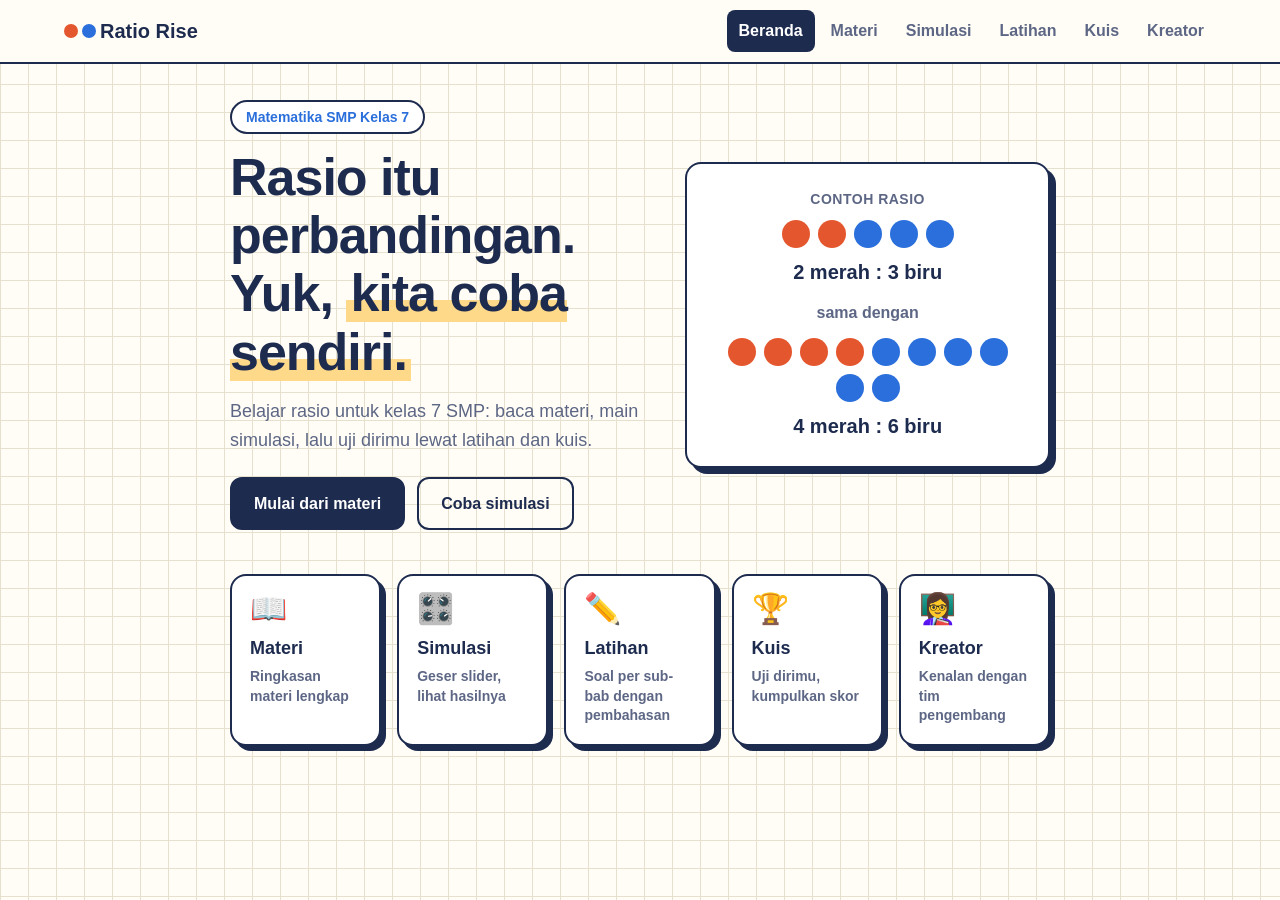
==== commit f04abda3: "Update index.html" ====
--- a/index.html
+++ b/index.html
@@ -51,11 +51,11 @@
   </div>
 
   <div class="fitur-grid">
-    <button class="fitur" data-page="materi"><span class="ikon">📖</span><b>Materi</b><small>Ringkasan dan slide lengkap</small></button>
+    <button class="fitur" data-page="materi"><span class="ikon">📖</span><b>Materi</b><small>Ringkasan materi lengkap</small></button>
     <button class="fitur" data-page="simulasi"><span class="ikon">🎛️</span><b>Simulasi</b><small>Geser slider, lihat hasilnya</small></button>
     <button class="fitur" data-page="latihan"><span class="ikon">✏️</span><b>Latihan</b><small>Soal per sub-bab dengan pembahasan</small></button>
     <button class="fitur" data-page="kuis"><span class="ikon">🏆</span><b>Kuis</b><small>Uji dirimu, kumpulkan skor</small></button>
-    <button class="fitur" data-page="pembuat"><span class="ikon">👩‍🏫</span><b>Kreator</b><small>Kenalan dengan tim pembuat</small></button>
+    <button class="fitur" data-page="pembuat"><span class="ikon">👩‍🏫</span><b>Kreator</b><small>Kenalan dengan tim pengembang</small></button>
   </div>
 </section>
 
--- a/style.css
+++ b/style.css
@@ -227,7 +227,7 @@
 #home .dot:nth-child(10) { --n: 9; }
 @keyframes pop { from { transform: scale(0); opacity: 0; } to { transform: scale(1); opacity: 1; } }
 
-#home .fitur-grid { display: grid; grid-template-columns: repeat(auto-fit, minmax(170px, 1fr)); gap: 16px; margin-top: 44px; }
+#home .fitur-grid { display: grid; grid-template-columns: repeat(auto-fit, minmax(140px, 1fr)); gap: 16px; margin-top: 44px; }
 #home .fitur {
   display: flex; flex-direction: column; gap: 4px; text-align: left; color: var(--ink);
   background: #fff; border: 2px solid var(--ink); border-radius: 16px;
